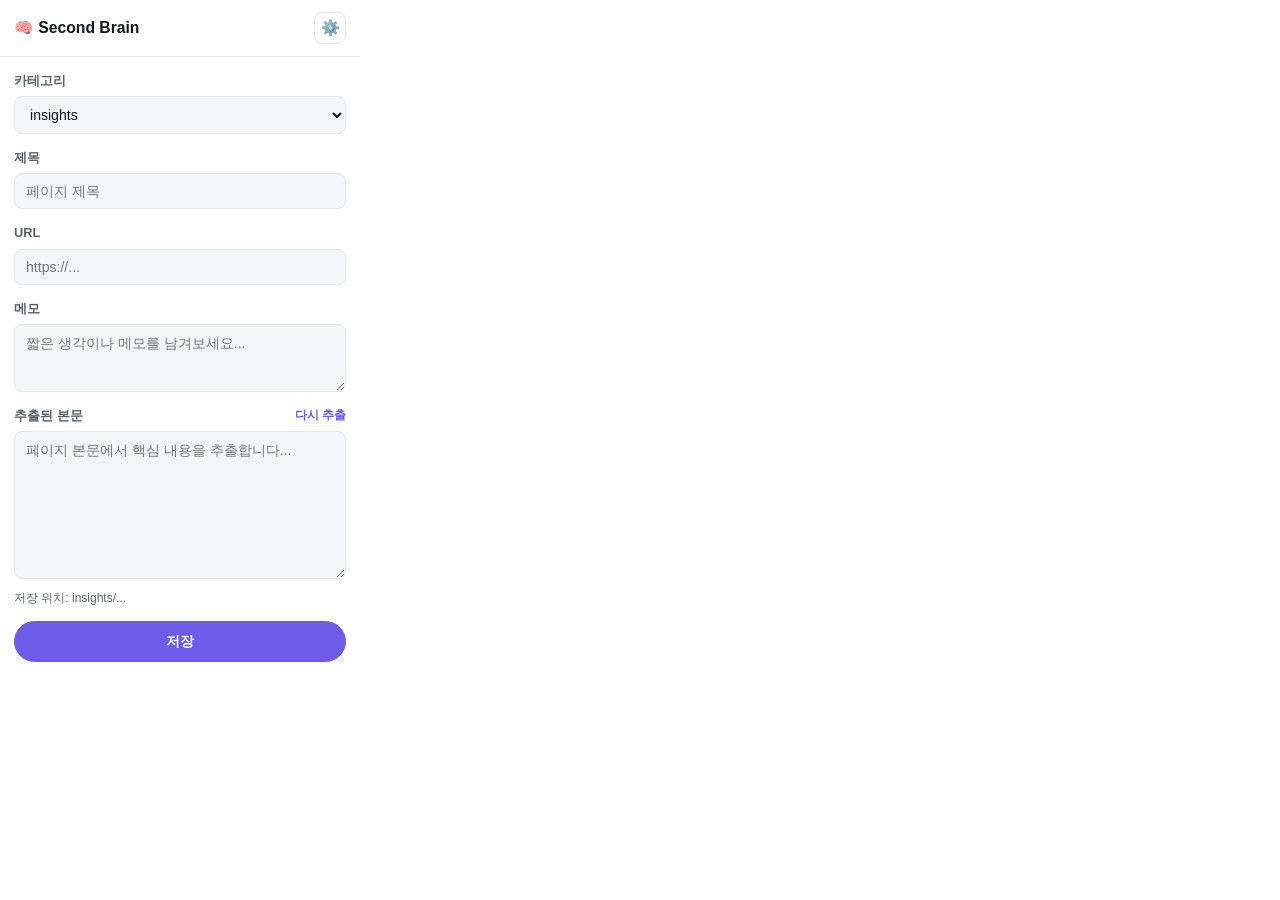
==== extension/popup.html @ cf420f20 "Add Chrome extension for clipping pages into Second Brain Popup captures the active tab's title/URL," ====
<!DOCTYPE html>
<html lang="ko">
<head>
<meta charset="UTF-8" />
<title>Second Brain Clipper</title>
<link rel="stylesheet" href="popup.css" />
</head>
<body>
  <header class="nav">
    <span class="brand">🧠 Second Brain</span>
    <button id="settingsToggle" class="icon-btn" type="button" aria-label="설정" title="GitHub 토큰 설정">⚙️</button>
  </header>

  <main>
    <form id="noteForm">
      <div class="field">
        <label for="category">카테고리</label>
        <select id="category" required>
          <option value="insights">insights</option>
          <option value="clients">clients</option>
          <option value="templates">templates</option>
          <option value="study">study</option>
          <option value="prompts">prompts</option>
          <option value="logs">logs</option>
        </select>
      </div>

      <div class="field">
        <label for="title">제목</label>
        <input id="title" type="text" placeholder="페이지 제목" required autocomplete="off" />
      </div>

      <div class="field">
        <label for="url">URL</label>
        <input id="url" type="text" placeholder="https://..." autocomplete="off" />
      </div>

      <div class="field">
        <label for="memo">메모</label>
        <textarea id="memo" rows="3" placeholder="짧은 생각이나 메모를 남겨보세요..."></textarea>
      </div>

      <div class="field">
        <label for="excerpt">
          추출된 본문
          <button id="reextractBtn" class="link-btn" type="button">다시 추출</button>
        </label>
        <textarea id="excerpt" rows="8" placeholder="페이지 본문에서 핵심 내용을 추출합니다..."></textarea>
      </div>

      <p id="pathPreview" class="path-preview">저장 위치: insights/...</p>

      <button type="submit" id="saveBtn" class="btn btn-primary btn-block">저장</button>
      <p id="statusMsg" class="status-msg" role="status" aria-live="polite"></p>
    </form>
  </main>

  <!-- Token Settings Modal -->
  <div id="settingsOverlay" class="overlay" hidden>
    <div class="modal">
      <h2>GitHub 연결 설정</h2>

      <div class="field">
        <label for="ghOwner">저장소 owner</label>
        <input id="ghOwner" type="text" placeholder="Juun971209" />
      </div>
      <div class="field">
        <label for="ghRepo">저장소 이름</label>
        <input id="ghRepo" type="text" placeholder="second-brain" />
      </div>
      <div class="field">
        <label for="ghBranch">브랜치</label>
        <input id="ghBranch" type="text" placeholder="main" />
      </div>
      <div class="field">
        <label for="ghToken">Fine-grained Personal Access Token</label>
        <input id="ghToken" type="password" placeholder="github_pat_..." autocomplete="off" />
        <p class="hint">
          반드시 <strong>Fine-grained token</strong>으로 만들어주세요 (classic 토큰 비권장).<br />
          · Repository access: <strong>second-brain 저장소만</strong> 선택<br />
          · Permissions: <strong>Contents → Read and write</strong> 만 부여<br />
          · Expiration: <strong>90일</strong> 권장 (만료되면 이 설정에서 다시 입력)<br />
          토큰은 <strong>chrome.storage.local</strong>에만 저장되며 외부로 전송되지 않습니다.<br />
          <a href="https://github.com/settings/personal-access-tokens/new" target="_blank" rel="noopener">토큰 발급 페이지 열기 ↗</a>
        </p>
      </div>
      <div class="field">
        <label for="claudeKey">Claude API 키</label>
        <input id="claudeKey" type="password" placeholder="sk-ant-..." autocomplete="off" />
        <p class="hint">
          저장 시 추출된 본문을 Claude로 요약/정리합니다. 비워두면 요약 없이 원문 그대로 저장돼요.<br />
          <a href="https://console.anthropic.com/settings/keys" target="_blank" rel="noopener">API 키 발급 페이지 열기 ↗</a>
        </p>
      </div>

      <div class="modal-actions">
        <button id="settingsClear" class="btn btn-ghost" type="button">토큰 전체 삭제</button>
        <button id="settingsCancel" class="btn btn-ghost" type="button">닫기</button>
        <button id="settingsSave" class="btn btn-primary" type="button">저장</button>
      </div>
    </div>
  </div>

  <script src="popup.js"></script>
</body>
</html>
---- extension/popup.css ----
:root {
  --bg: #ffffff;
  --bg-soft: #f5f6f8;
  --text: #14161a;
  --text-soft: #5b6068;
  --accent: #6c5ce7;
  --accent-soft: #ece9fb;
  --border: #e4e6eb;
  --danger: #e74c3c;
  --success: #2ecc71;
  --radius: 12px;
}

@media (prefers-color-scheme: dark) {
  :root {
    --bg: #0f1115;
    --bg-soft: #171a21;
    --text: #eef0f3;
    --text-soft: #9aa1ad;
    --accent: #a29bfe;
    --accent-soft: #232140;
    --border: #2a2e38;
  }
}

* { box-sizing: border-box; }

body {
  margin: 0;
  width: 360px;
  font-family: -apple-system, BlinkMacSystemFont, "Segoe UI", Roboto, "Apple SD Gothic Neo", "Noto Sans KR", sans-serif;
  background: var(--bg);
  color: var(--text);
  line-height: 1.5;
}

.nav {
  display: flex;
  align-items: center;
  gap: 8px;
  padding: 12px 14px;
  border-bottom: 1px solid var(--border);
}

.brand {
  font-weight: 700;
  font-size: 0.98rem;
  margin-right: auto;
}

.icon-btn {
  background: none;
  border: 1px solid var(--border);
  border-radius: 8px;
  width: 32px;
  height: 32px;
  cursor: pointer;
  font-size: 0.95rem;
  color: var(--text);
}

main {
  padding: 14px;
}

.field {
  margin-bottom: 14px;
  display: flex;
  flex-direction: column;
  gap: 6px;
}

.field label {
  font-size: 0.8rem;
  font-weight: 600;
  color: var(--text-soft);
  display: flex;
  align-items: center;
  justify-content: space-between;
}

input[type="text"],
input[type="password"],
select,
textarea {
  width: 100%;
  padding: 9px 11px;
  border-radius: 8px;
  border: 1px solid var(--border);
  background: var(--bg-soft);
  color: var(--text);
  font-size: 0.88rem;
  font-family: inherit;
  resize: vertical;
}

input:focus, select:focus, textarea:focus {
  outline: 2px solid var(--accent);
}

.link-btn {
  background: none;
  border: none;
  color: var(--accent);
  font-size: 0.75rem;
  font-weight: 600;
  cursor: pointer;
  padding: 0;
}

.path-preview {
  font-size: 0.75rem;
  color: var(--text-soft);
  margin: -4px 0 14px;
  word-break: break-all;
}

.btn {
  display: inline-block;
  padding: 10px 16px;
  border-radius: 999px;
  font-weight: 600;
  font-size: 0.88rem;
  border: 1px solid var(--border);
  cursor: pointer;
  background: var(--bg-soft);
  color: var(--text);
}

.btn-primary {
  background: var(--accent);
  color: #fff;
  border-color: var(--accent);
}

.btn-primary:disabled {
  opacity: 0.6;
  cursor: not-allowed;
}

.btn-ghost { background: none; }

.btn-block { width: 100%; }

.status-msg {
  min-height: 1.3em;
  font-size: 0.8rem;
  margin-top: 10px;
  text-align: center;
}

.status-msg.success { color: var(--success); }
.status-msg.error { color: var(--danger); }

/* Settings modal */
.overlay {
  position: fixed;
  inset: 0;
  background: rgba(0, 0, 0, 0.45);
  display: flex;
  align-items: center;
  justify-content: center;
  padding: 14px;
  z-index: 100;
}

.overlay[hidden] { display: none; }

.modal {
  background: var(--bg);
  border: 1px solid var(--border);
  border-radius: var(--radius);
  padding: 18px;
  width: 100%;
  max-height: 92vh;
  overflow-y: auto;
}

.modal h2 {
  margin-top: 0;
  font-size: 1rem;
}

.modal-actions {
  display: flex;
  gap: 8px;
  justify-content: flex-end;
  margin-top: 6px;
  flex-wrap: wrap;
}

.hint {
  font-size: 0.72rem;
  color: var(--text-soft);
  margin: 6px 0 0;
  line-height: 1.5;
}
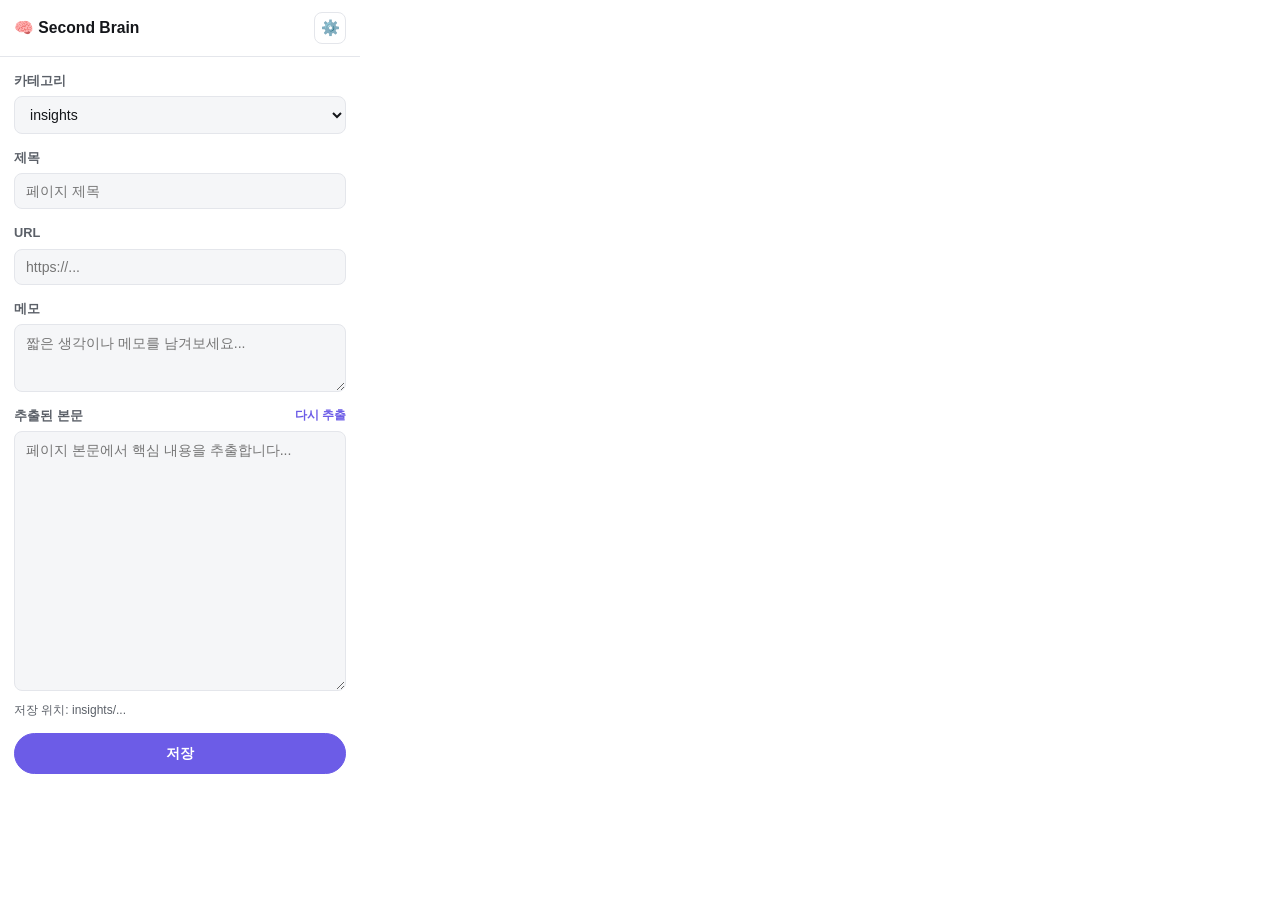
==== commit 8af3f017: "Fix excerpt textarea getting clipped in extension popup Body now scrolls instead of clipping once co" ====
--- a/extension/popup.html
+++ b/extension/popup.html
@@ -45,7 +45,7 @@
           추출된 본문
           <button id="reextractBtn" class="link-btn" type="button">다시 추출</button>
         </label>
-        <textarea id="excerpt" rows="8" placeholder="페이지 본문에서 핵심 내용을 추출합니다..."></textarea>
+        <textarea id="excerpt" rows="14" placeholder="페이지 본문에서 핵심 내용을 추출합니다..."></textarea>
       </div>
 
       <p id="pathPreview" class="path-preview">저장 위치: insights/...</p>
--- a/extension/popup.css
+++ b/extension/popup.css
@@ -25,6 +25,12 @@
 
 * { box-sizing: border-box; }
 
+html, body {
+  /* Chrome caps popup windows around 600px tall regardless of CSS; let the
+     body scroll internally instead of clipping content past that cap. */
+  max-height: 600px;
+}
+
 body {
   margin: 0;
   width: 360px;
@@ -32,6 +38,7 @@
   background: var(--bg);
   color: var(--text);
   line-height: 1.5;
+  overflow-y: auto;
 }
 
 .nav {
@@ -92,6 +99,15 @@
   font-size: 0.88rem;
   font-family: inherit;
   resize: vertical;
+}
+
+textarea {
+  overflow-y: auto;
+}
+
+#excerpt {
+  min-height: 260px;
+  max-height: 340px;
 }
 
 input:focus, select:focus, textarea:focus {
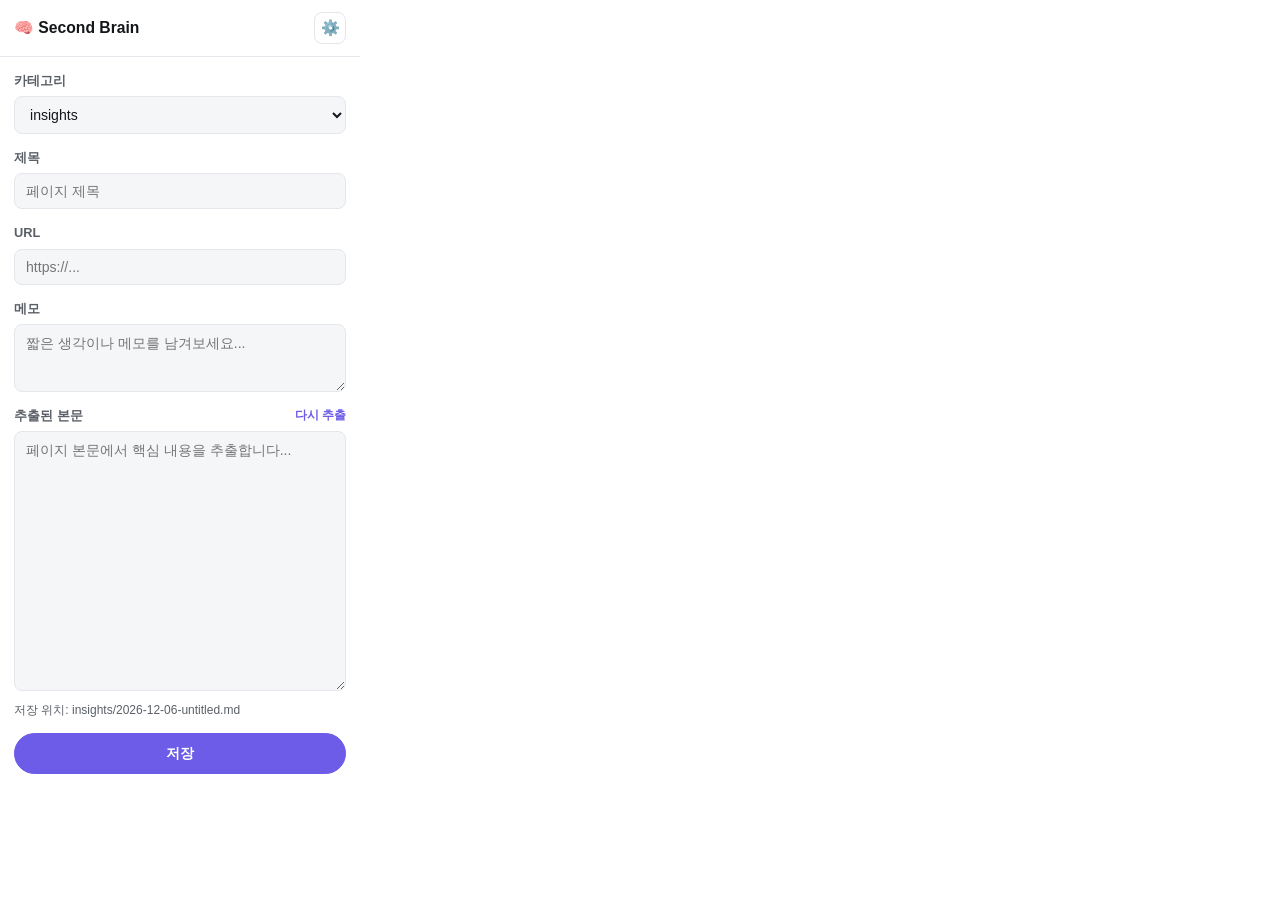
==== commit 1488d642: "Add note edit/delete and dynamic category management Web app: note detail view gets edit (PUT) and d" ====
--- a/extension/popup.html
+++ b/extension/popup.html
@@ -15,14 +15,7 @@
     <form id="noteForm">
       <div class="field">
         <label for="category">카테고리</label>
-        <select id="category" required>
-          <option value="insights">insights</option>
-          <option value="clients">clients</option>
-          <option value="templates">templates</option>
-          <option value="study">study</option>
-          <option value="prompts">prompts</option>
-          <option value="logs">logs</option>
-        </select>
+        <select id="category" required></select>
       </div>
 
       <div class="field">
